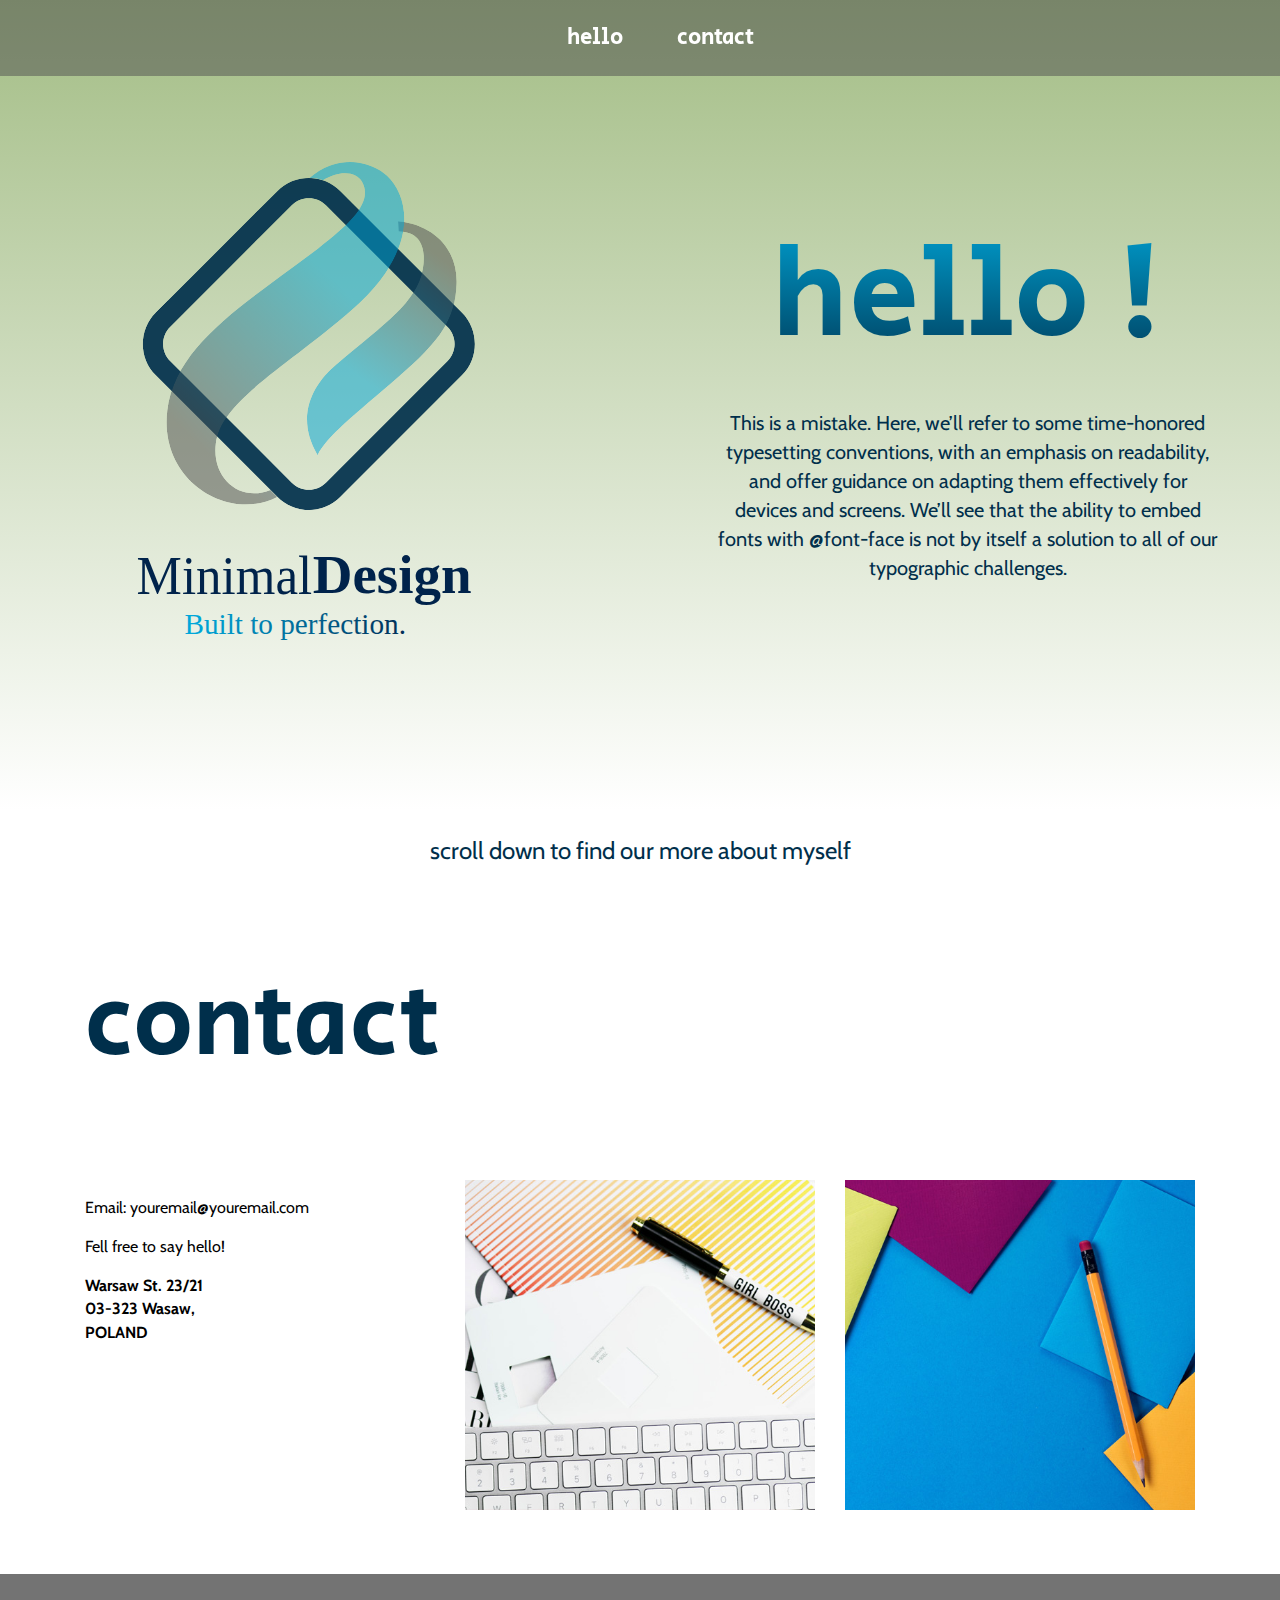
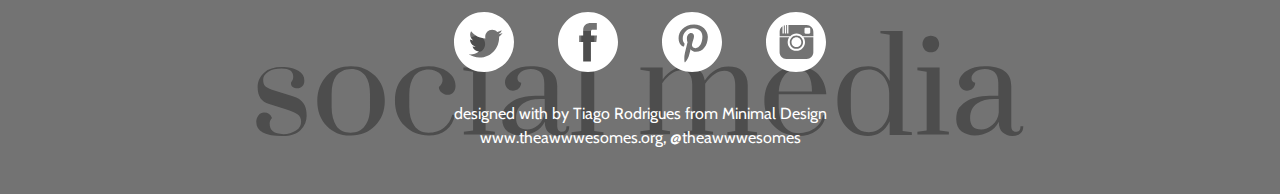
==== index.html @ 99d541ab "icon web" ====
<!DOCTYPE html>
<html>
<head>
  <meta charset="utf-8">
  <title>MinimalDesign</title>
  <meta name="viewport" content="width=device-width, initial-scale=1.0">
  <link rel="stylesheet" href="css/styles.css" type="text/css">
  <link rel="stylesheet" href="css/bootstrap-grid.css" type="text/css">
  <link href="https://fonts.googleapis.com/css2?family=Cabin:ital,wght@0,600;1,400&family=Secular+One&display=swap" rel="stylesheet">
  <link rel="icon" href="img/icon.svg">
</head>
  <body>
    <nav>
      <ul class="navigation">
        <li><a href="#hello">hello</a></li>
        <!--<li><a href="#works">works</a></li>
        <li><a href="#myteam">my team</a></li>-->
        <li><a href="#contact">contact</a></li>
      </ul>
    </nav>
    <header class="row" id="hello">
      <!-- left column -->
      <section class="col left-col">
        <div class="top-container">
          <img src="img/123.svg" alt="logo" />
        </div>
      </section>



      <!-- right column -->
      <section class="col right-col">
        <div class="top-container">
          <h1>hello !</h1>
            <p>
              This is a mistake. Here, we’ll refer to some time-honored typesetting conventions, with an emphasis on readability, and offer guidance on adapting them effectively for devices and screens. We’ll see that the ability to embed fonts with @font-face is not by itself a solution to all of our typographic challenges.
            </p>
        </div>

      </section>

    </header>
    <main class="container">
      <p class="scroll"> scroll down to find our more about myself </p>
      
      <!--works
      <section  class="works" id="works">
        <h2>works</h2>-->
        <!--first
        <div class="row no-gutters">
          <div class="col">
          <h4> branding & web</h4>
          <img src="img/pineapp.jpg" class="works-img" alt="Pineapple"/>
        </div>
        <div class="col">
          <div class="extra-gutters">
            <h3> pineapp</h3>
            <p> Period: March-Aprill 2016<br>
              Team: John (ui), Edwin (UX),<br> Jessica (Front-end)
            </p>
              <a href="">ViSIT THE WEBSITE</a>
          </div>
        </div>

        </div>-->
        <!--second
        <div class="row no-gutters">
          <div class="col">
            <div class="extra-gutters right-aligned">
              <h3> healty dining</h3>
              <p> Period: March-Aprill 2016<br>
                Team: John (ui), Edwin (UX),<br>
                Jessica (Front-end)
              </p>
              <a href="">ViSIT THE WEBSITE</a>
            </div>

          </div>
          <div class="col">
            <h4 class="right-aligned"> branding & mobile</h4>
            <img src="img\healthydining.jpg" class="works-img" alt="healthy dining"/>
          </div>

        </div>-->
        <!--thirth
        <div class="row no-gutters">
        <div class="col">
          <h4> branding & web</h4>
          <img src="img\smartcity.jpg" class="works-img" alt="Pineapple"/>
        </div>
          <div class="col">
            <div class="extra-gutters">
              <h3> pineapp</h3>
              <p> Period: March-Aprill 2016<br>
                Team: John (ui), Edwin (UX),<br> Jessica (Front-end)
              </p>
              <a href="">ViSIT THE WEBSITE</a>
            </div>
          </div>
        </div>
      </section>-->

      <!--my team
      <section  class="myteam" id="myteam">
        <h2>my team</h2>
        <div class="row">
          <div class="col-md-6">
            <img src="img/team1.jpg" class="img-margin" alt="Team picture" />
            <img src="img/team2.jpg" class="img-margin" alt="Team picture" />
          </div>
          <div class="col">
            <h3>how<br>we started</h3>
            <p>

              This is a mistake. Here, we’ll refer to some time-honored typesetting conventions, with an emphasis on readability, and offer guidance on adapting them effectively for devices and screens. We’ll see that the ability to embed fonts with @font-face is not by itself a solution to all of our typographic challenges.
              <br><br>
              This is a mistake. Here, we’ll refer to some time-honored typesetting conventions, with an emphasis on readability, and offer guidance on adapting them effectively for devices and screens. We’ll see that the ability to embed fonts with @font-face is not by itself a solution to all of our typographic challenges.
            </p>
            <ul>
              <li> Hella ennui banh</li>
              <li> Hella ennui banh</li>
              <li> Hella ennui banh</li>
            </ul>
          </div>
        </div>
      </section>-->

      <!--contact-->
      <section  class="contact" id="contact">
        <h2>contact</h2>
        <div class="row">
          <div class="col">
            <p> Email: youremail@youremail.com</p>
            <p>Fell free to say hello!</p>
            <p><strong>Warsaw St. 23/21<br>
              03-323 Wasaw,<br>
              POLAND</strong>
            </p>
          </div>
          <div class="col">
            <img src="img/contact1.jpg" alt=""/>
          </div>
          <div class="col">
            <img src="img/contact2.jpg" alt=""/>
          </div>
        </div
      </section>
    </main>
    <footer>
      <div class="container">
        <div class="social-icon-container">
        <a href=""><img src="img/twitter.svg" class="social-icon" alt="Twitter Icon"/></a>
        <a href=""><img src="img/facebook.svg" class="social-icon" alt="Facebook Icon"/></a>
        <a href=""><img src="img/pinterest.svg" class="social-icon" alt="Pinterest Icon"/></a>
        <a href=""><img src="img/instagram.svg" class="social-icon" alt="Instagram Icon"/></a>
        </div>
      <p>designed with  by Tiago Rodrigues from Minimal Design<br>
        www.theawwwesomes.org, @theawwwesomes</p>
      </div>
    </footer>

  </body>
</html>
---- css/styles.css ----
html{
  height: 100%;
}

nav {
  position: fixed;
  z-index: 2;
  left: 0;
  right: 0;
  font-family: 'Secular One', sans-serif;
  font-size: 22px;
  background-color: rgba(78,78,78,0.5);
}

h1, h2, h3, h4, h5 {
  font-family: 'Secular One', sans-serif;
  font-weight: normal;
}

h1{
  font-size: 125px;
  margin: 0;
}

h2 {
  font-size: 100px;
}


.works h2 {
  color: #244441;
  padding: 80px 0px;

}

.myteam h2 {
  color: #003170;
  padding: 80px 0px;
}

.img-margin{
  margin-bottom: 40px;

}

.contact h2 {
  color: #002f4b;
}

h3 {
  font-size: 50px;
}

.works h3 {
  color: #16736e;
}

.myteam h3 {
  color: #306fbf;
  margin: 0 0 70px 0;
  line-height: 100%;

}

.navigation{
  text-align: center;
}

.navigation li {
  display: inline-block;
  margin: 0 25px;
}

.navigation li a {
  color: #fff;
  text-decoration: none;
}

.myteam p {
  text-align: justify;
}

h4 {
  font-size: 32px;
  color: #16736e;
  background-color: #73e3dd;
  display: inline-block;
  margin: 0;
  padding: 4px;

}

.works a {
  letter-spacing: 2px;
  color: #2ce6dc;
  font-size: 18px;
  text-decoration: none;
  font-weight: bold;
}

p {
  line-height: 145%;
}



body {
    margin: 0;
    padding: 0;
    font-family: 'Cabin', sans-serif;
}

.left-col, .right-col {
    color: #002f4b;
    text-align: center;
    height: 90vh;
    display: flex;
    justify-content: center;
    align-items: center;
    background: rgb(255,255,255);
    background: linear-gradient(0deg, rgba(255,255,255,1) 0%, rgba(163,189,133,1) 100%);
}

.right-col h1{
    background: -webkit-linear-gradient(90deg, rgba(0,47,75,1) 0%, rgba(0,167,217,1) 100%);
    -webkit-background-clip: text;
    -webkit-text-fill-color: transparent;
}

.right-col p {
  font-size: 20px;
}
.left-col {

}

.top-container {
  width: 500px;
  margin: 0 auto;

}

.scroll {
  text-align: center;
  color: #002f4b;
  font-size: 24px;
}

.works {
  color: #16736e;
}

.works-img {
  position: relative;
  width: 100%;
}

.works h4 {
  position: absolute;
  z-index: 1;
  top: -25px;
}

.works h4.right-aligned {
  right: 0;
}

.extra-gutters {
  padding: 0 60px;
}

.right-aligned {
  text-align: right;
}

img{
  max-width: 100%;
}
footer{
  background-color: #737373;
  min-height: 220px;
  background-image: url('../img/socialmedia.svg');
  background-repeat: no-repeat;
  background-size: 60%;
  background-position: center;
  color: #fff;
  text-align: center;
  display: flex;
  justify-content: center;
  align-items: center;
  margin-top: 60px;
}
.social-icon{
  height: 60px;
  margin: 10px 20px;
}
.social-icon-container{
  text-align: center;
}
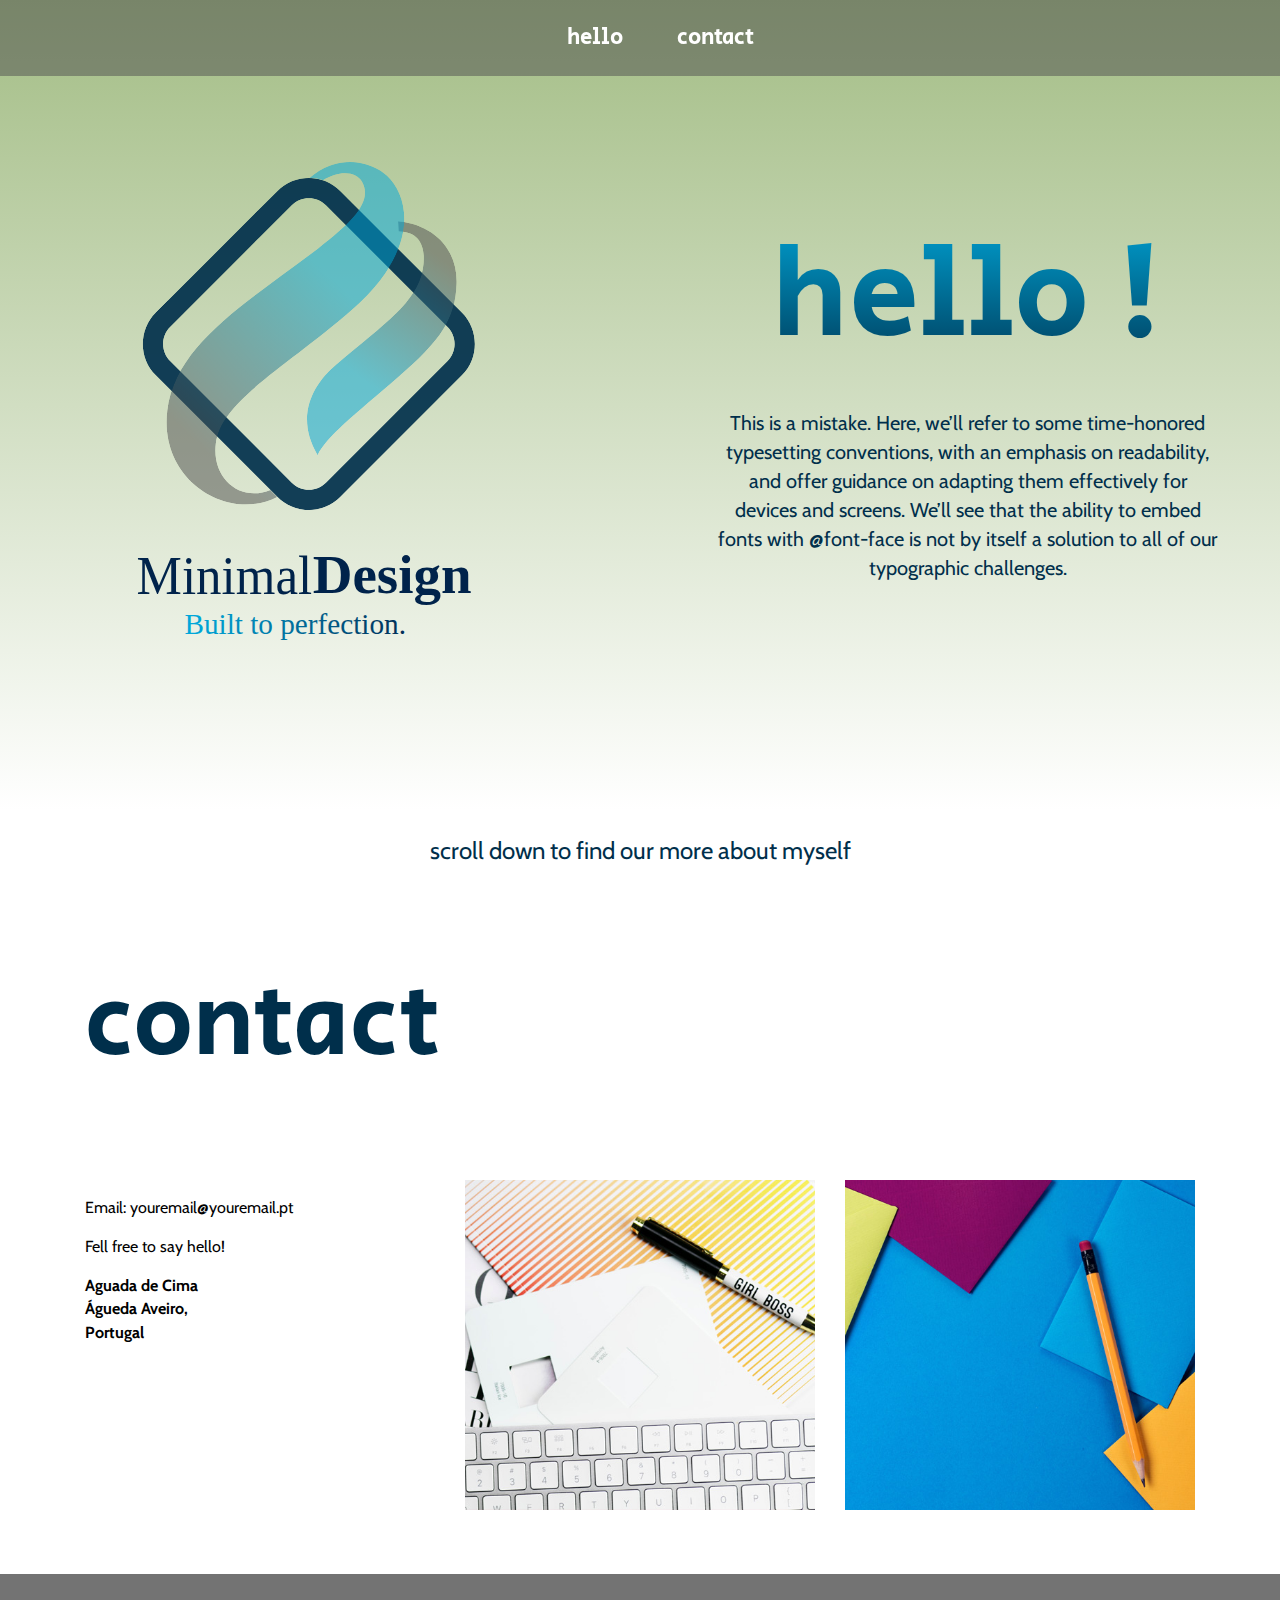
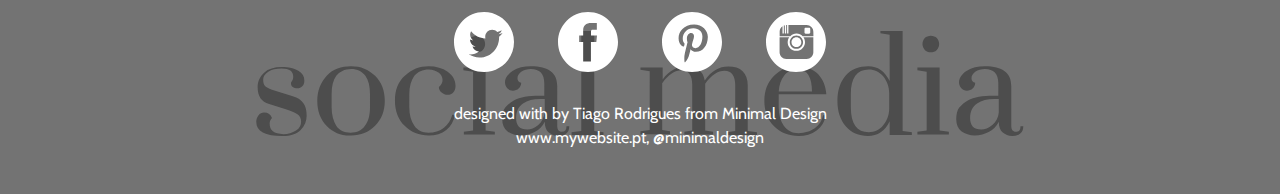
==== commit d5669ef7: "update contact" ====
--- a/index.html
+++ b/index.html
@@ -130,11 +130,11 @@
         <h2>contact</h2>
         <div class="row">
           <div class="col">
-            <p> Email: youremail@youremail.com</p>
+            <p> Email: youremail@youremail.pt</p>
             <p>Fell free to say hello!</p>
-            <p><strong>Warsaw St. 23/21<br>
-              03-323 Wasaw,<br>
-              POLAND</strong>
+            <p><strong>Aguada de Cima<br>
+              Águeda Aveiro,<br>
+              Portugal</strong>
             </p>
           </div>
           <div class="col">
@@ -155,7 +155,7 @@
         <a href=""><img src="img/instagram.svg" class="social-icon" alt="Instagram Icon"/></a>
         </div>
       <p>designed with  by Tiago Rodrigues from Minimal Design<br>
-        www.theawwwesomes.org, @theawwwesomes</p>
+        www.mywebsite.pt, @minimaldesign</p>
       </div>
     </footer>
 
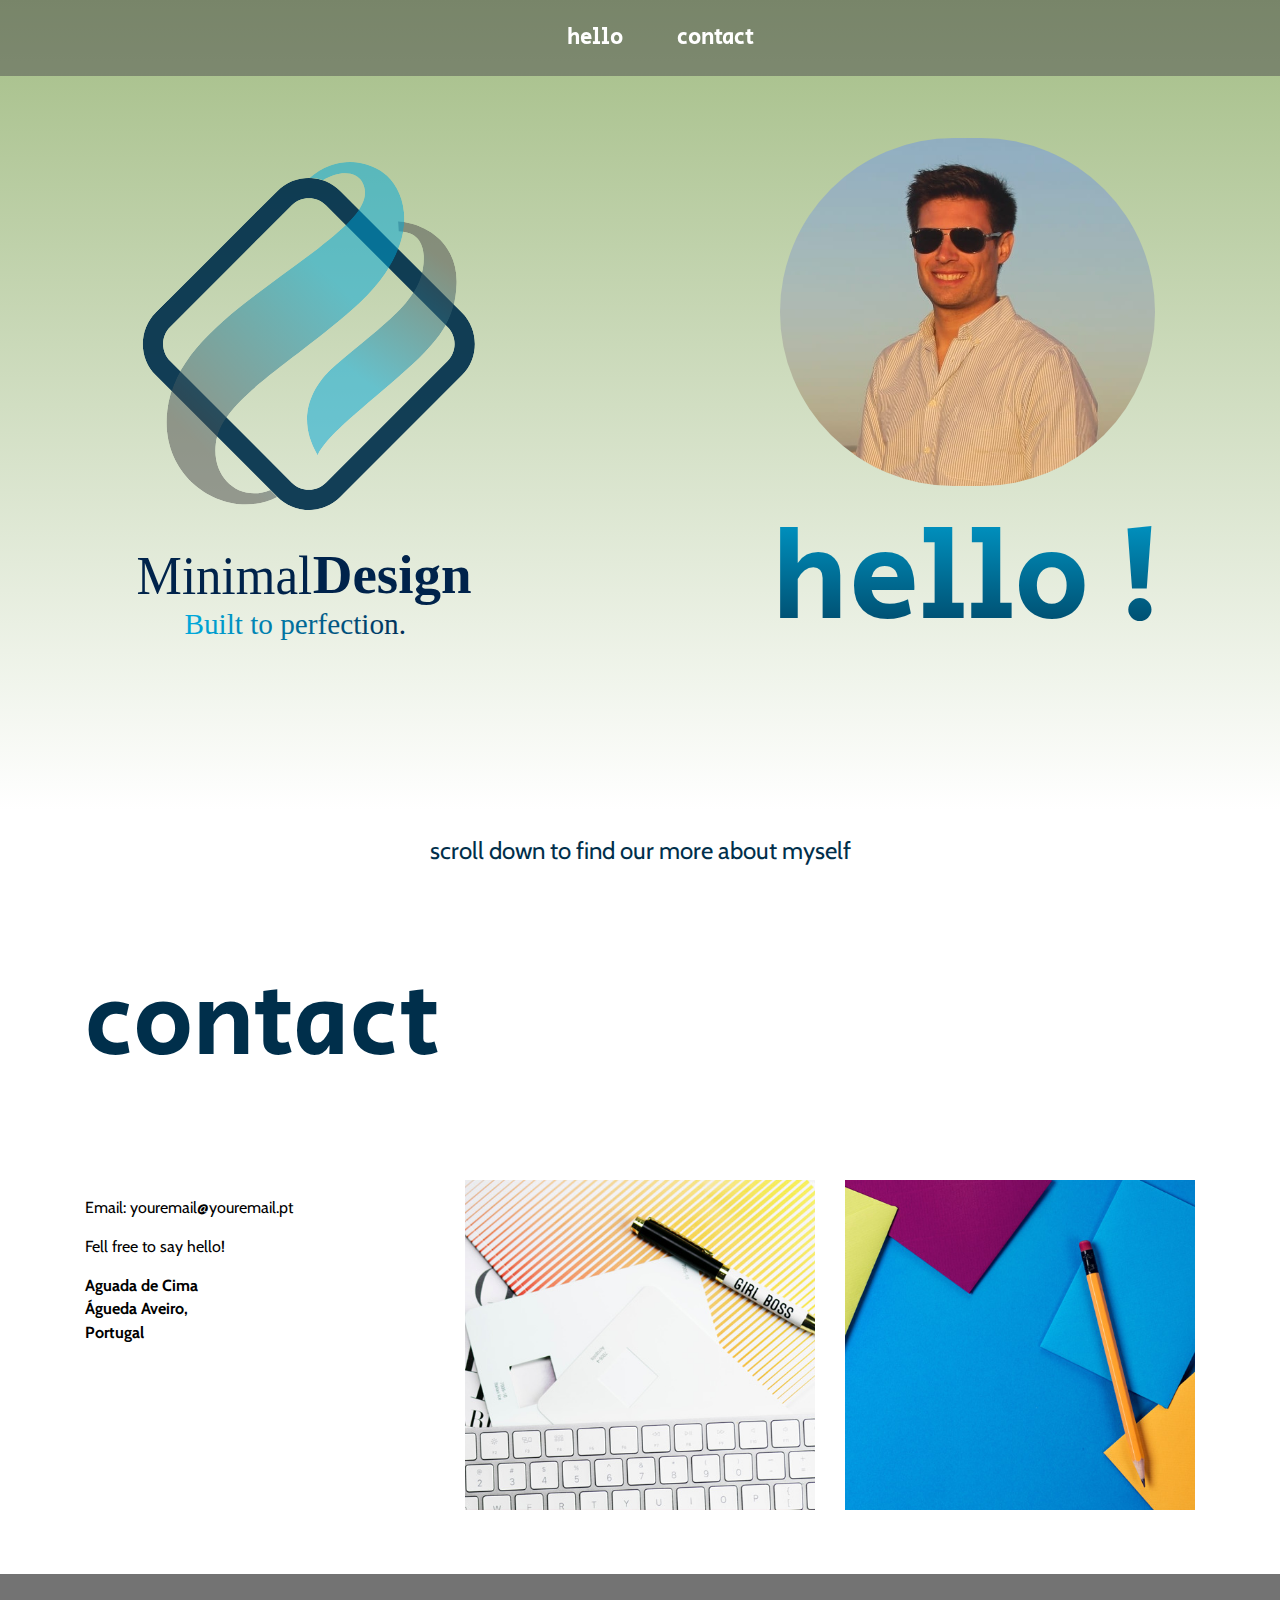
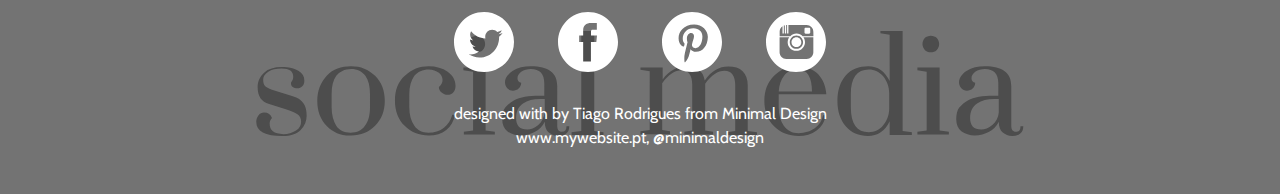
==== commit be2d5d6d: "Changes portrait" ====
--- a/index.html
+++ b/index.html
@@ -31,10 +31,11 @@
       <!-- right column -->
       <section class="col right-col">
         <div class="top-container">
+          <img src="img/desenho.jpg" alt="protrait">
           <h1>hello !</h1>
-            <p>
+            <!--<p>
               This is a mistake. Here, we’ll refer to some time-honored typesetting conventions, with an emphasis on readability, and offer guidance on adapting them effectively for devices and screens. We’ll see that the ability to embed fonts with @font-face is not by itself a solution to all of our typographic challenges.
-            </p>
+            </p>-->
         </div>
 
       </section>
--- a/css/styles.css
+++ b/css/styles.css
@@ -1,5 +1,6 @@
 html{
   height: 100%;
+  background-color: white;
 }
 
 nav {
@@ -130,6 +131,14 @@
 .right-col p {
   font-size: 20px;
 }
+
+.right-col img {
+    border-radius: 1000px;
+    /*width: 800px;*/
+    max-width: 50%;
+    margin: 0;
+    max-width: 75%;
+}
 .left-col {
 
 }
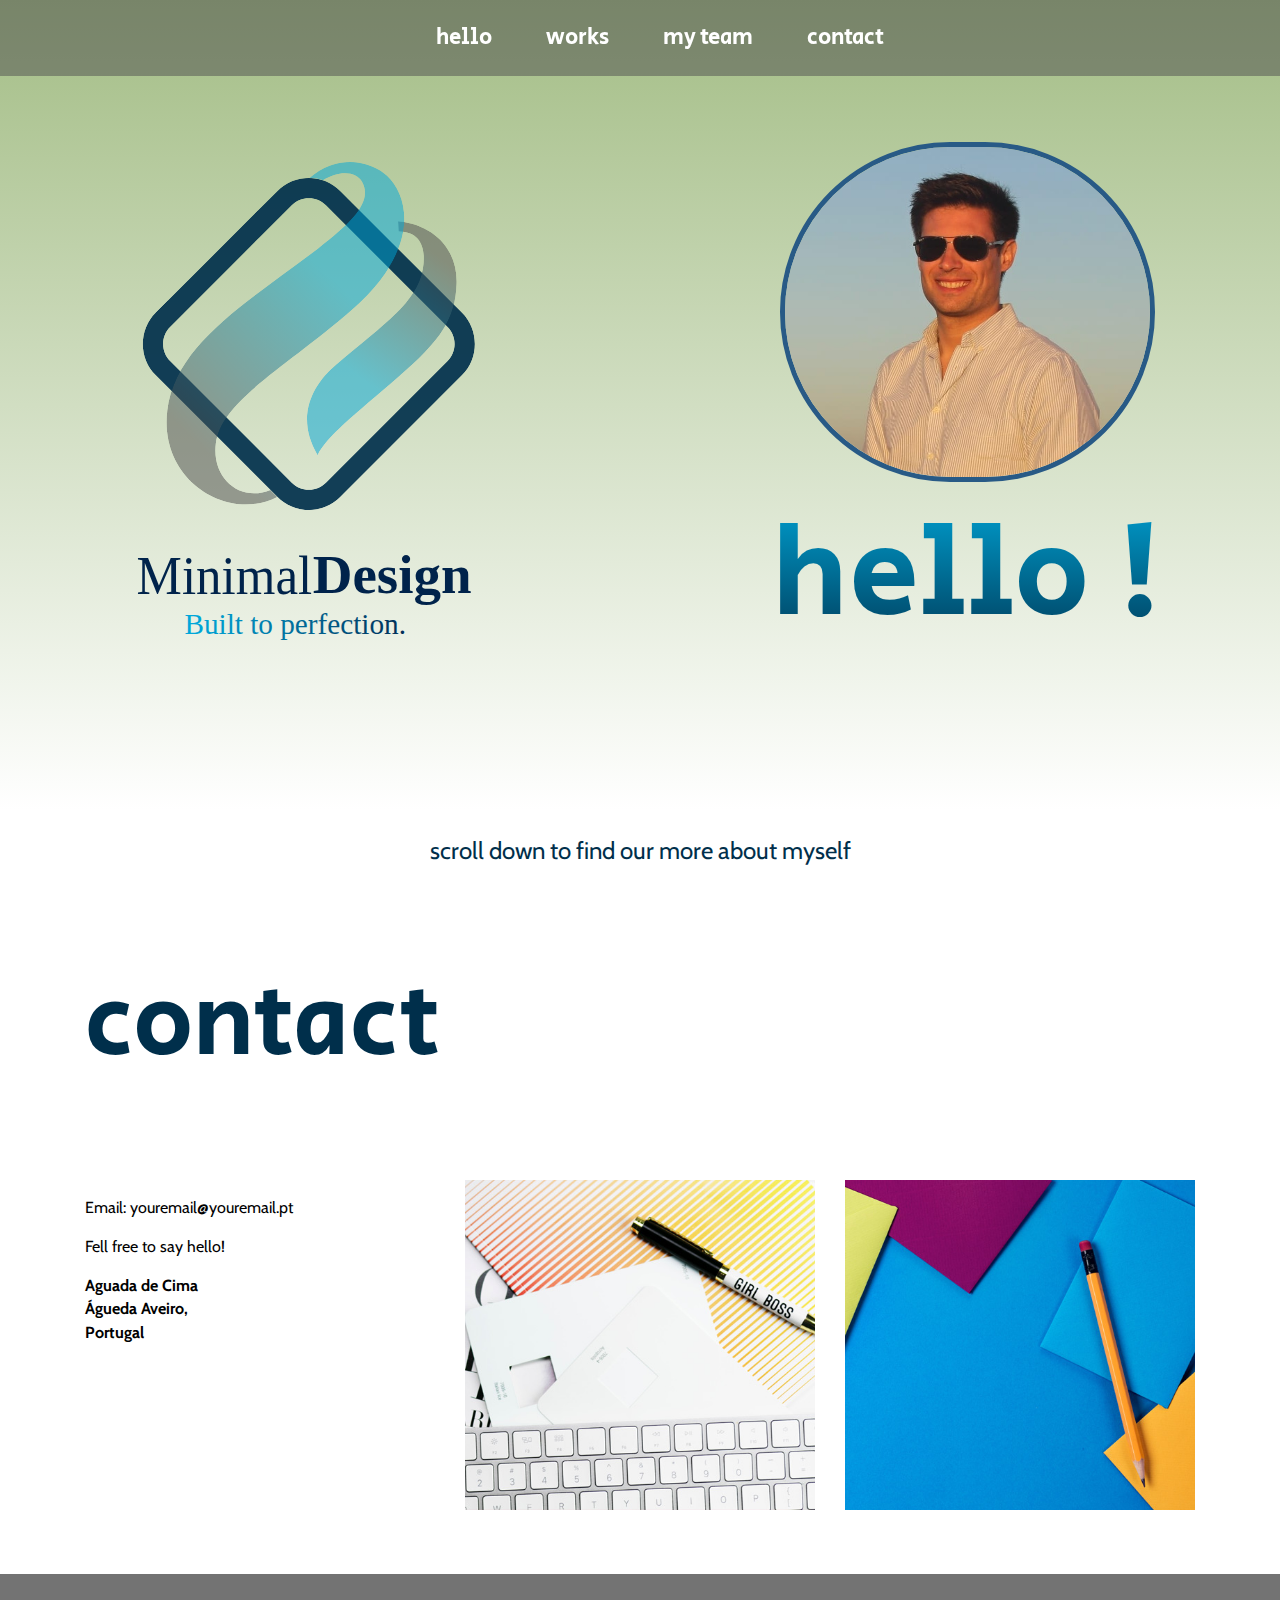
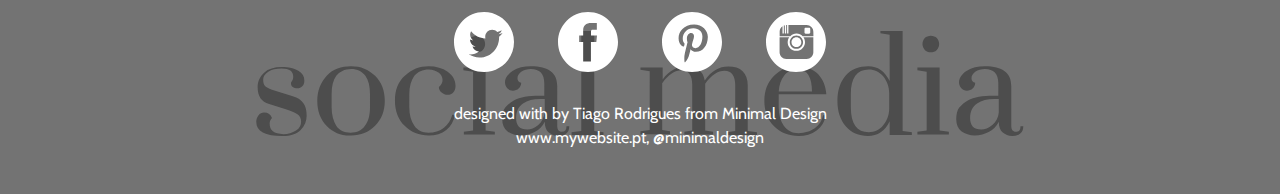
==== commit 75224b6b: "menu" ====
--- a/index.html
+++ b/index.html
@@ -13,8 +13,8 @@
     <nav>
       <ul class="navigation">
         <li><a href="#hello">hello</a></li>
-        <!--<li><a href="#works">works</a></li>
-        <li><a href="#myteam">my team</a></li>-->
+        <li><a href="#works">works</a></li>
+        <li><a href="#myteam">my team</a></li>
         <li><a href="#contact">contact</a></li>
       </ul>
     </nav>
--- a/css/styles.css
+++ b/css/styles.css
@@ -11,6 +11,7 @@
   font-family: 'Secular One', sans-serif;
   font-size: 22px;
   background-color: rgba(78,78,78,0.5);
+  
 }
 
 h1, h2, h3, h4, h5 {
@@ -116,7 +117,6 @@
     text-align: center;
     height: 90vh;
     display: flex;
-    justify-content: center;
     align-items: center;
     background: rgb(255,255,255);
     background: linear-gradient(0deg, rgba(255,255,255,1) 0%, rgba(163,189,133,1) 100%);
@@ -134,12 +134,16 @@
 
 .right-col img {
     border-radius: 1000px;
-    /*width: 800px;*/
-    max-width: 50%;
+    /*width: 450px;*/
     margin: 0;
     max-width: 75%;
+    border: 5px solid #285a86;
 }
 .left-col {
+
+}
+
+.right-col{
 
 }
 
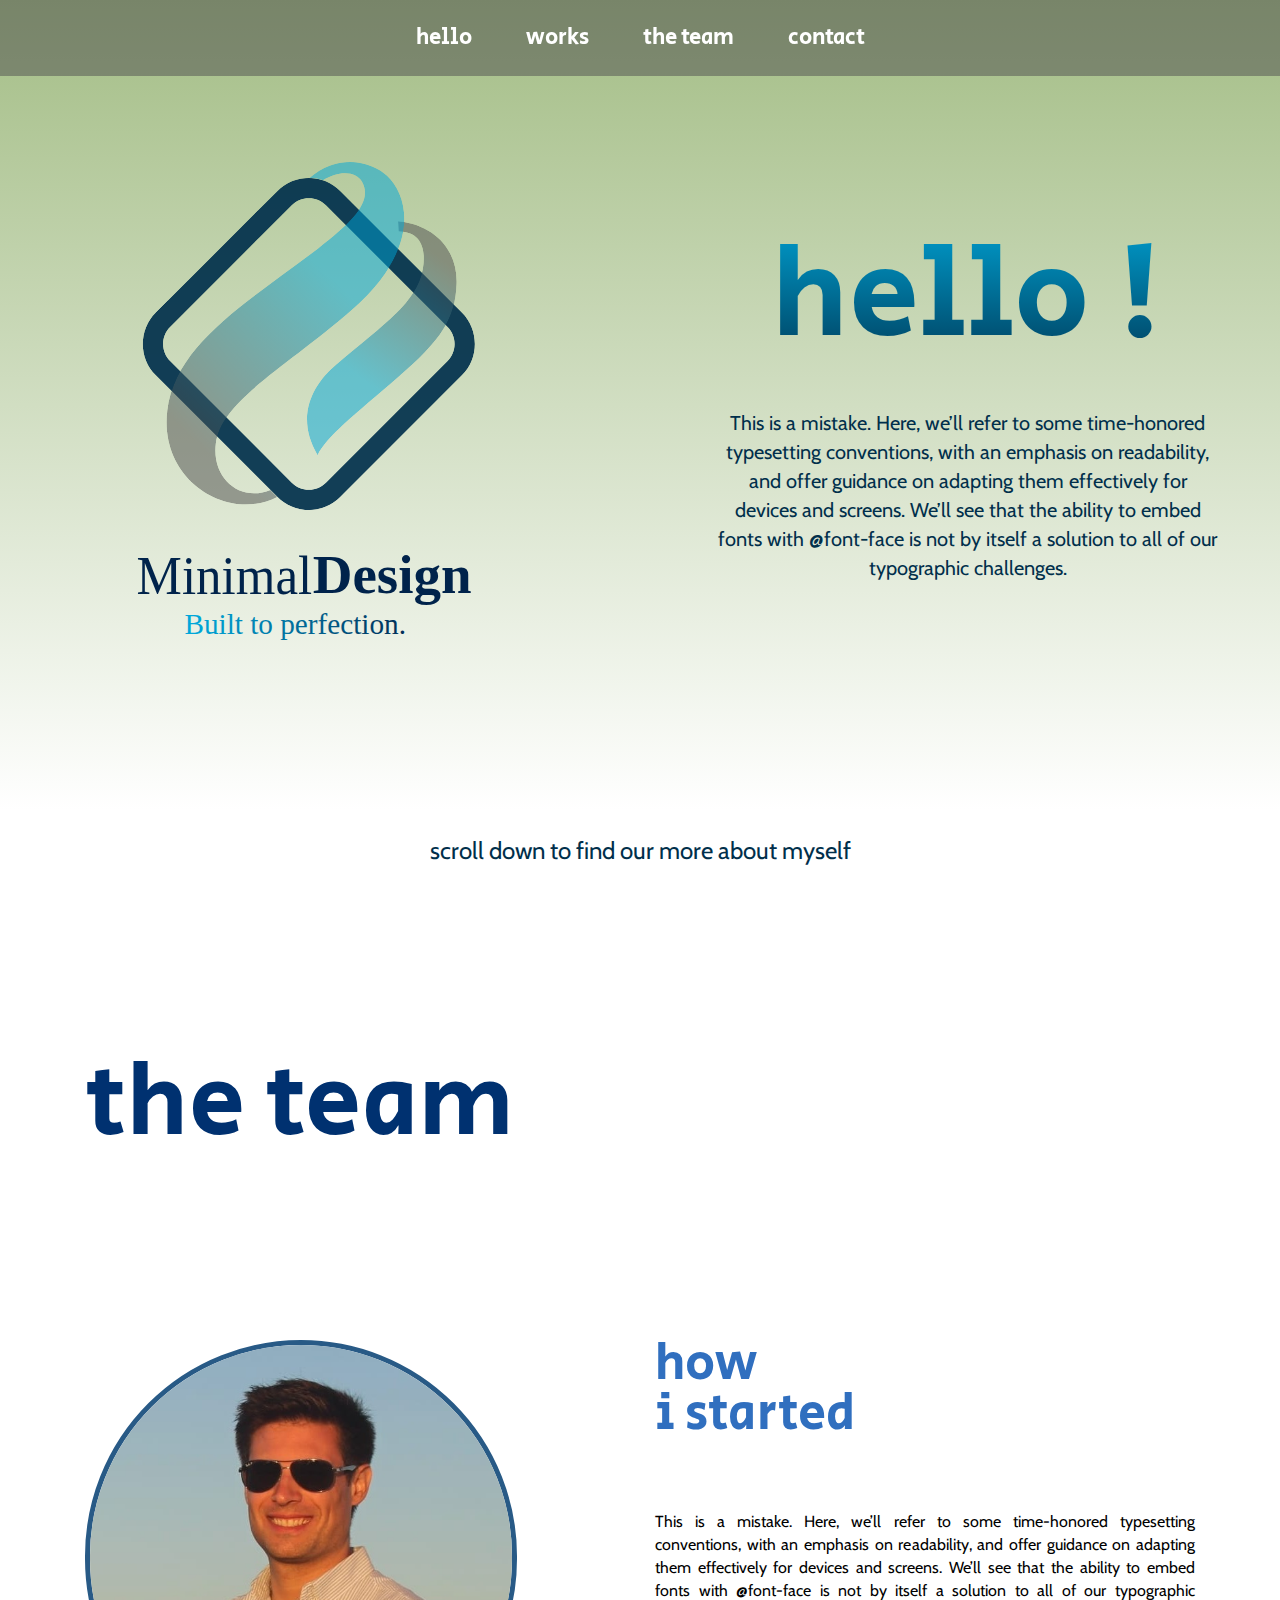
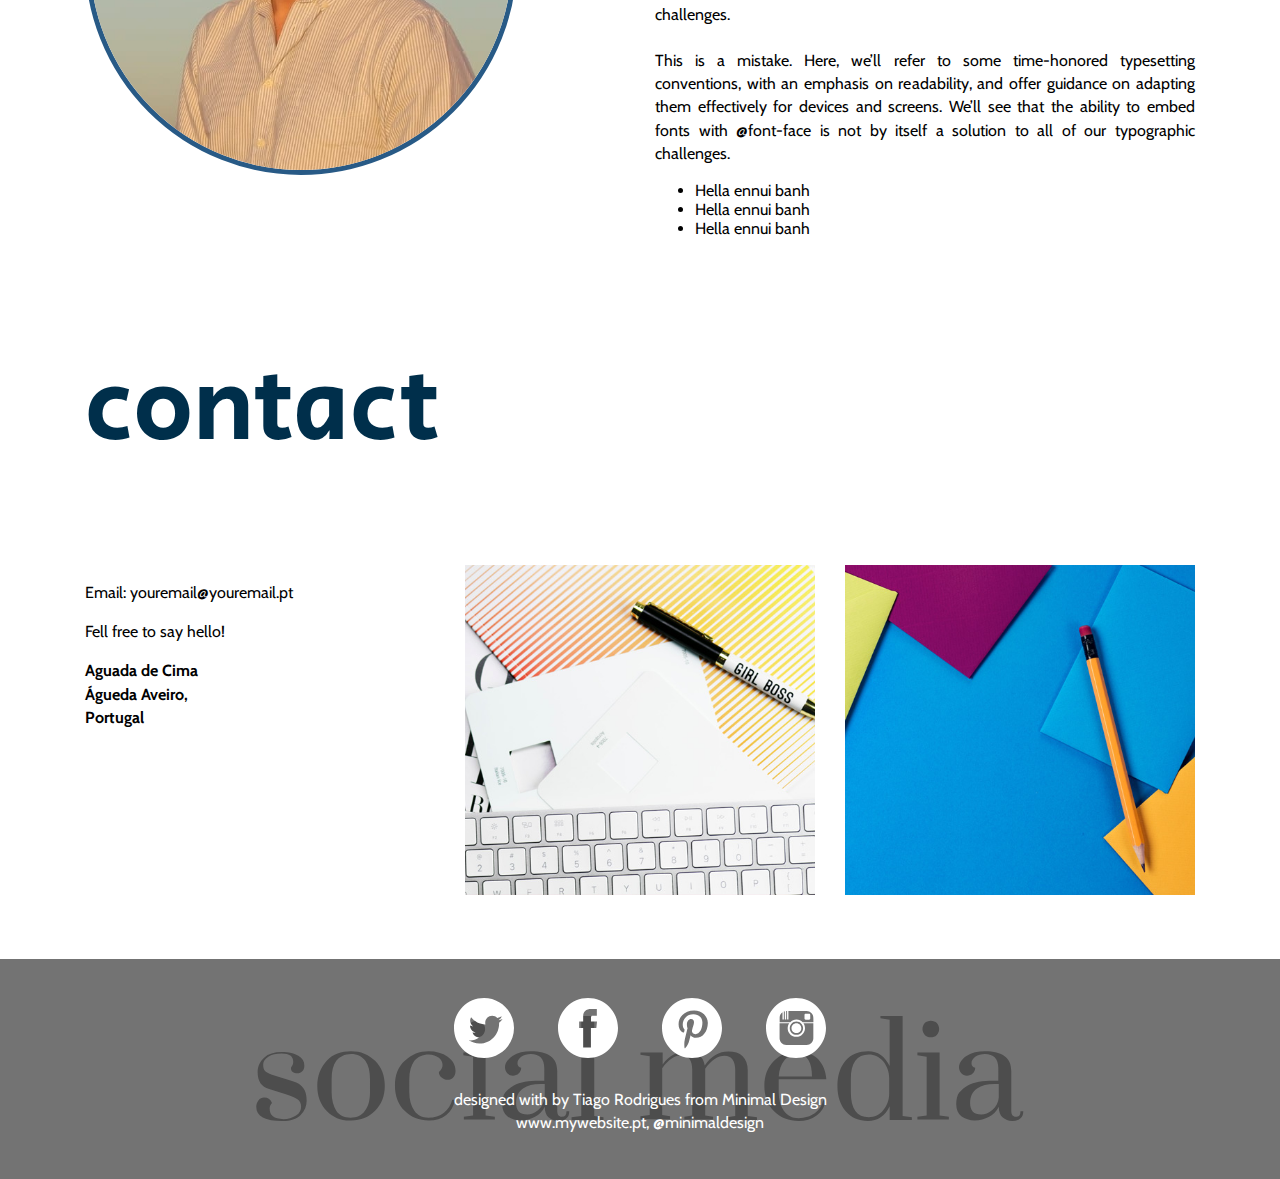
==== commit 7bc60a80: "changing portrait to team" ====
--- a/index.html
+++ b/index.html
@@ -14,7 +14,7 @@
       <ul class="navigation">
         <li><a href="#hello">hello</a></li>
         <li><a href="#works">works</a></li>
-        <li><a href="#myteam">my team</a></li>
+        <li><a href="#myteam">the team</a></li>
         <li><a href="#contact">contact</a></li>
       </ul>
     </nav>
@@ -31,11 +31,10 @@
       <!-- right column -->
       <section class="col right-col">
         <div class="top-container">
-          <img src="img/desenho.jpg" alt="protrait">
           <h1>hello !</h1>
-            <!--<p>
+            <p>
               This is a mistake. Here, we’ll refer to some time-honored typesetting conventions, with an emphasis on readability, and offer guidance on adapting them effectively for devices and screens. We’ll see that the ability to embed fonts with @font-face is not by itself a solution to all of our typographic challenges.
-            </p>-->
+            </p>
         </div>
 
       </section>
@@ -101,16 +100,15 @@
         </div>
       </section>-->
 
-      <!--my team
+      
       <section  class="myteam" id="myteam">
-        <h2>my team</h2>
+        <h2>the team</h2>
         <div class="row">
           <div class="col-md-6">
-            <img src="img/team1.jpg" class="img-margin" alt="Team picture" />
-            <img src="img/team2.jpg" class="img-margin" alt="Team picture" />
+            <img src="img/desenho.jpg" alt="protrait">
           </div>
           <div class="col">
-            <h3>how<br>we started</h3>
+            <h3>how<br>i started</h3>
             <p>
 
               This is a mistake. Here, we’ll refer to some time-honored typesetting conventions, with an emphasis on readability, and offer guidance on adapting them effectively for devices and screens. We’ll see that the ability to embed fonts with @font-face is not by itself a solution to all of our typographic challenges.
@@ -124,7 +122,7 @@
             </ul>
           </div>
         </div>
-      </section>-->
+      </section>
 
       <!--contact-->
       <section  class="contact" id="contact">
--- a/css/styles.css
+++ b/css/styles.css
@@ -11,7 +11,7 @@
   font-family: 'Secular One', sans-serif;
   font-size: 22px;
   background-color: rgba(78,78,78,0.5);
-  
+
 }
 
 h1, h2, h3, h4, h5 {
@@ -66,6 +66,7 @@
 
 .navigation{
   text-align: center;
+  padding: 0 0;
 }
 
 .navigation li {
@@ -80,6 +81,14 @@
 
 .myteam p {
   text-align: justify;
+}
+
+.myteam img {
+  border-radius: 1000px;
+    /*width: 450px;*/
+    margin: 0;
+    max-width: 80%;
+    border: 5px solid #285a86;
 }
 
 h4 {
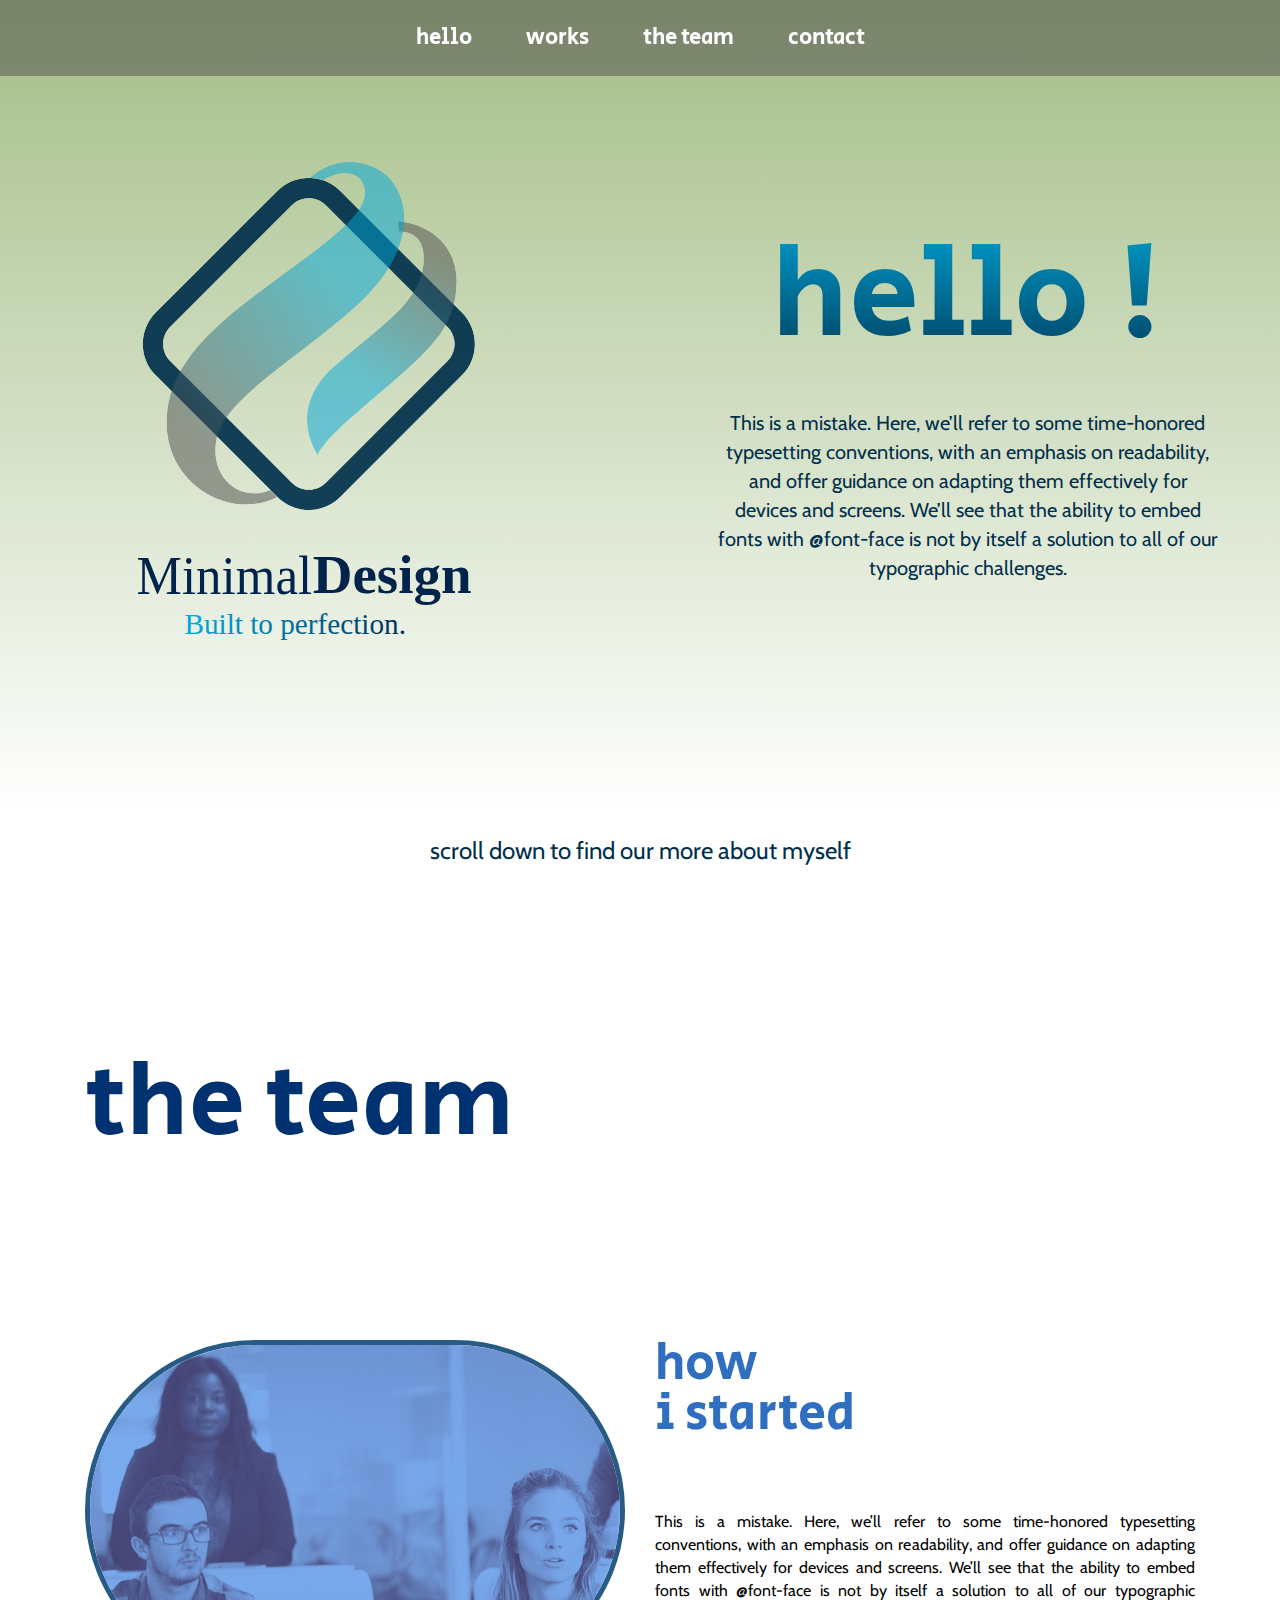
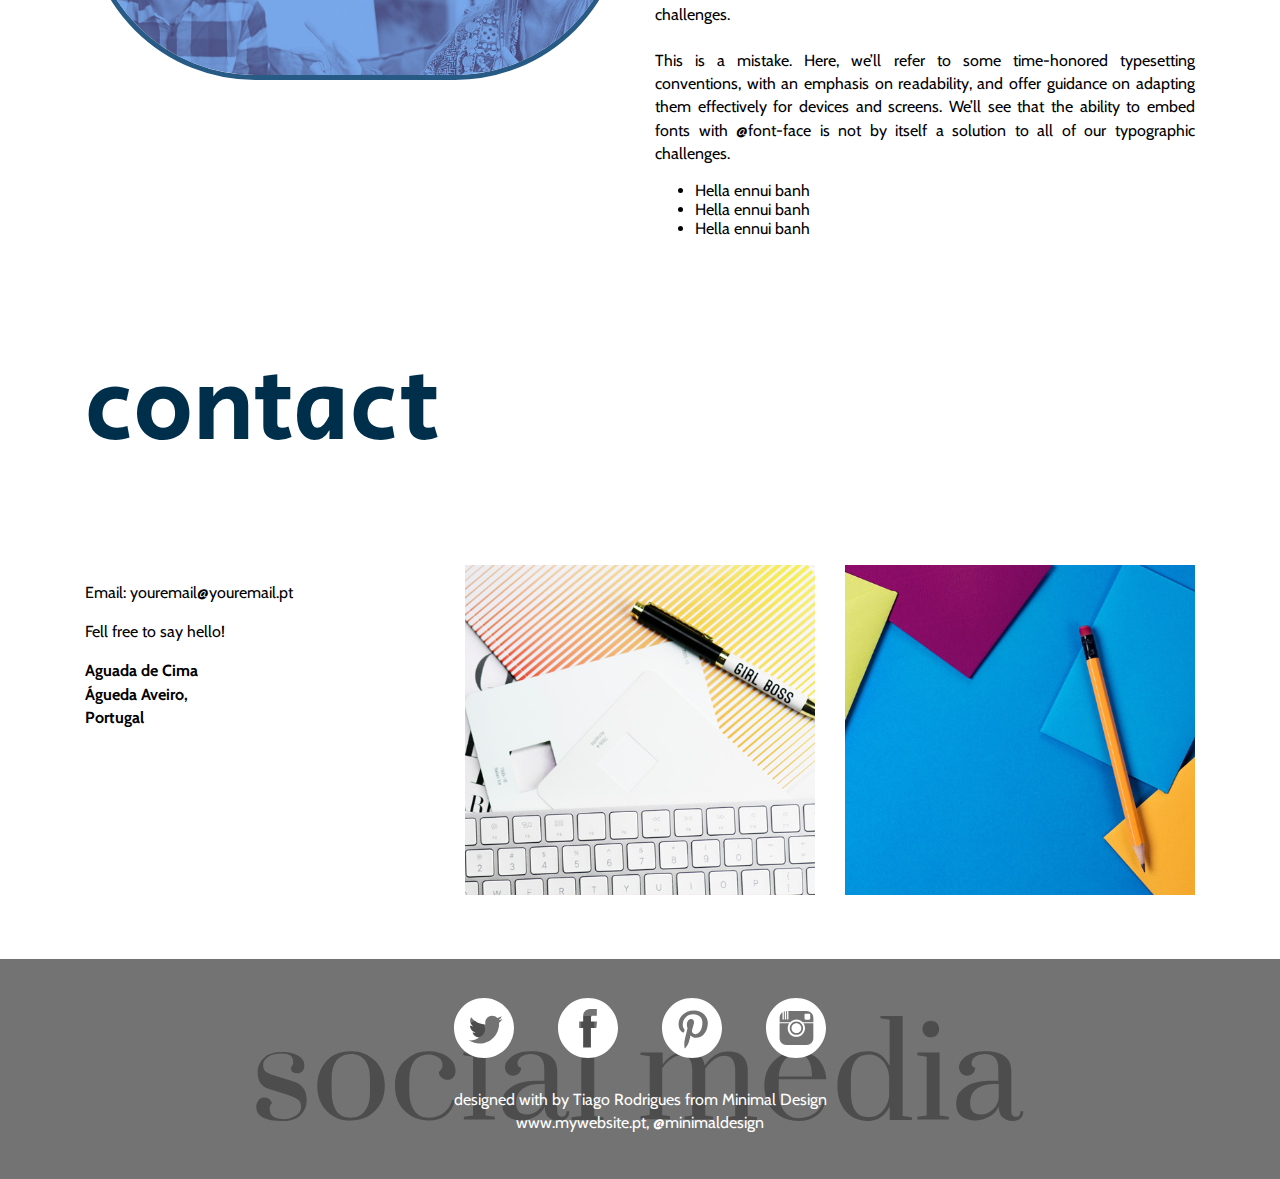
==== commit 34fff8fd: "my team img change" ====
--- a/index.html
+++ b/index.html
@@ -105,7 +105,7 @@
         <h2>the team</h2>
         <div class="row">
           <div class="col-md-6">
-            <img src="img/desenho.jpg" alt="protrait">
+            <img src="img/team1.jpg" alt="protrait">
           </div>
           <div class="col">
             <h3>how<br>i started</h3>
--- a/css/styles.css
+++ b/css/styles.css
@@ -84,10 +84,9 @@
 }
 
 .myteam img {
-  border-radius: 1000px;
-    /*width: 450px;*/
+  border-radius: 2000px;
+    width: 1000px;
     margin: 0;
-    max-width: 80%;
     border: 5px solid #285a86;
 }
 
@@ -142,8 +141,8 @@
 }
 
 .right-col img {
-    border-radius: 1000px;
-    /*width: 450px;*/
+    border-radius: 300px;
+    width: 100px;
     margin: 0;
     max-width: 75%;
     border: 5px solid #285a86;
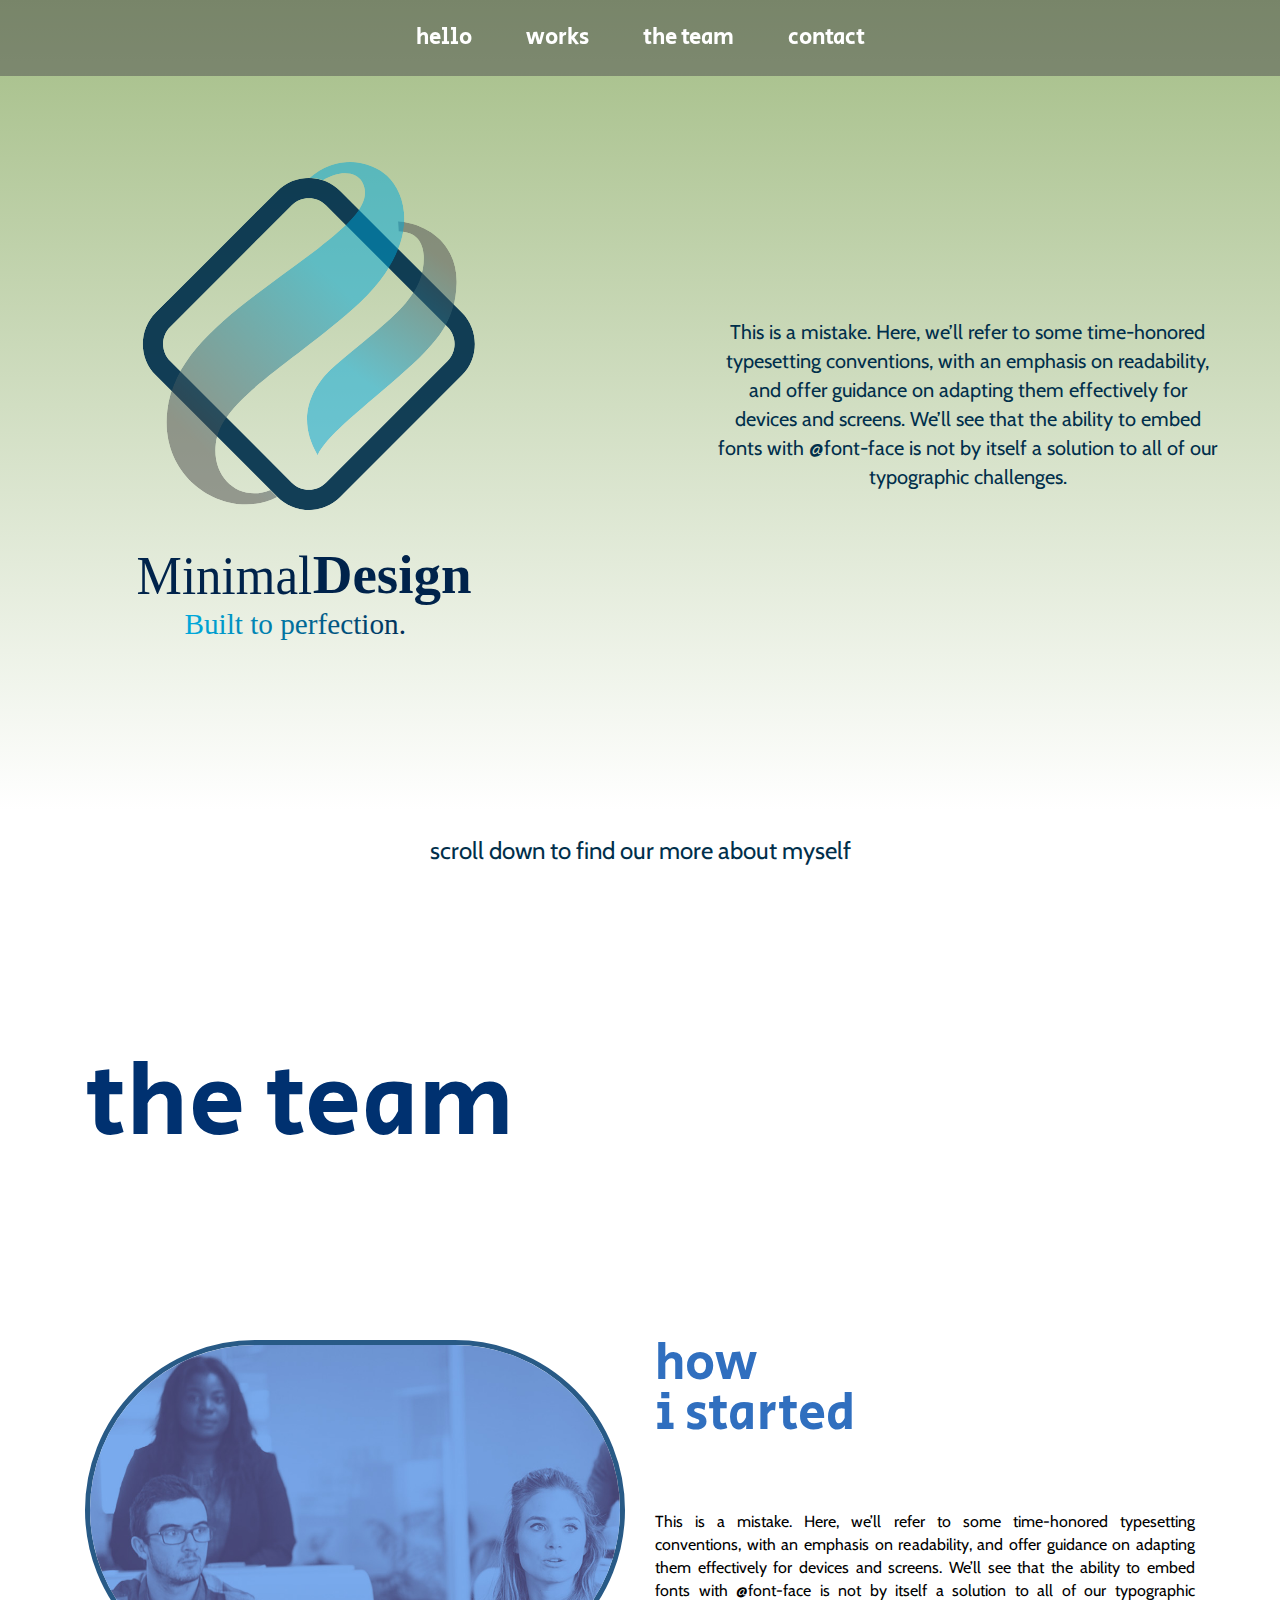
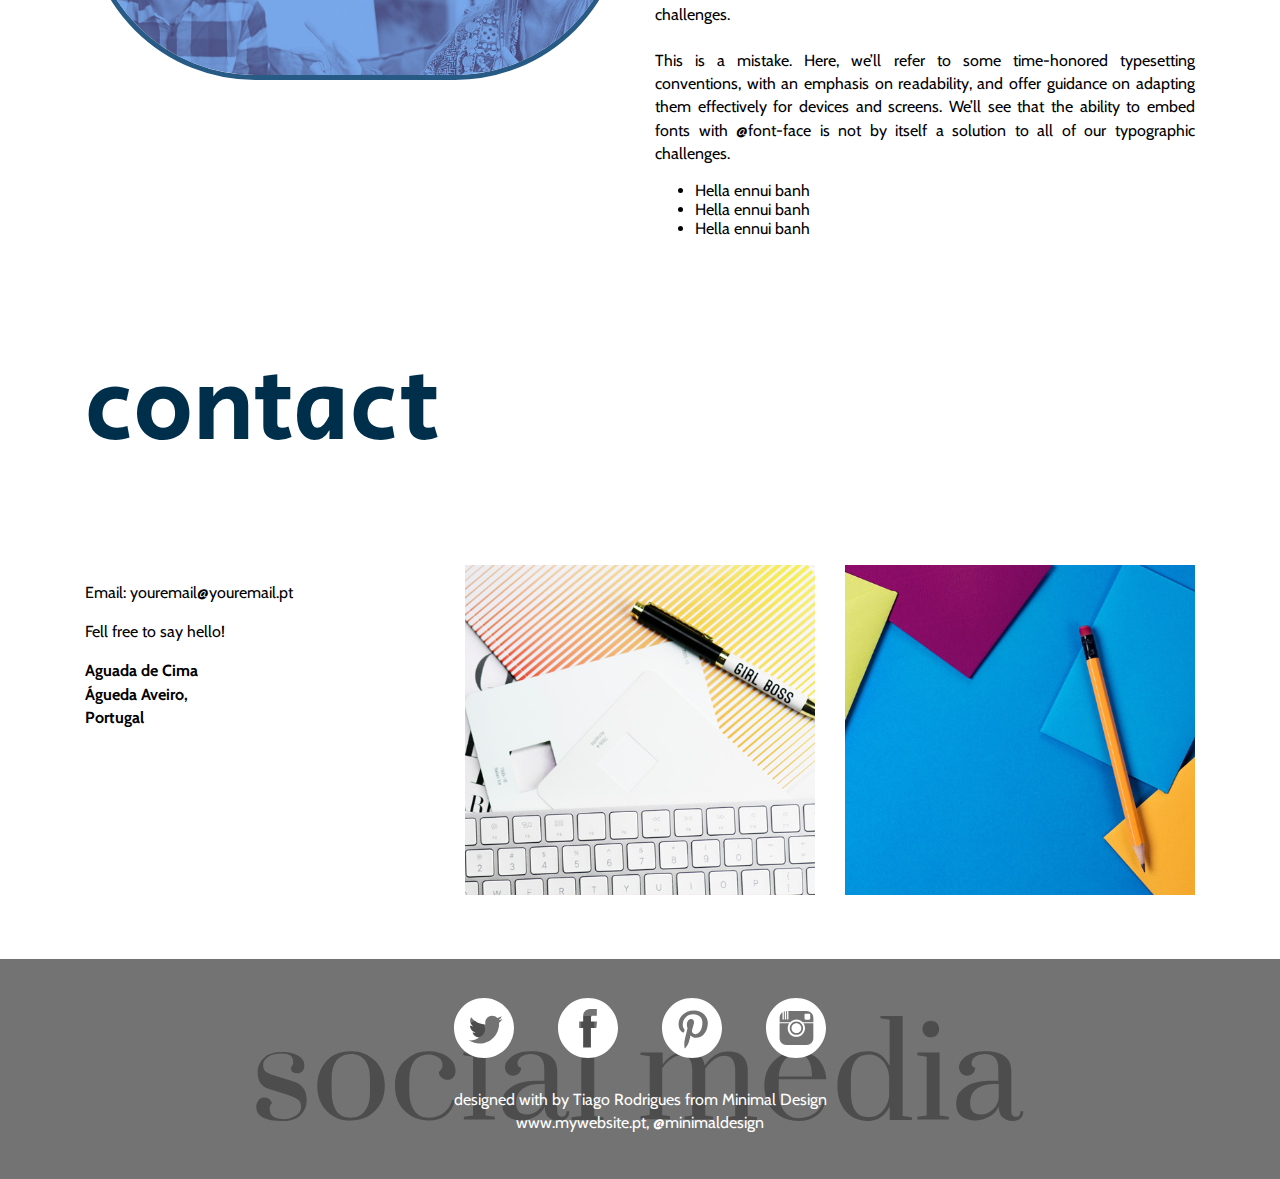
==== commit 0fd4adbc: "Update index.html" ====
--- a/index.html
+++ b/index.html
@@ -31,7 +31,7 @@
       <!-- right column -->
       <section class="col right-col">
         <div class="top-container">
-          <h1>hello !</h1>
+          <!--<h1>hello !</h1>-->
             <p>
               This is a mistake. Here, we’ll refer to some time-honored typesetting conventions, with an emphasis on readability, and offer guidance on adapting them effectively for devices and screens. We’ll see that the ability to embed fonts with @font-face is not by itself a solution to all of our typographic challenges.
             </p>
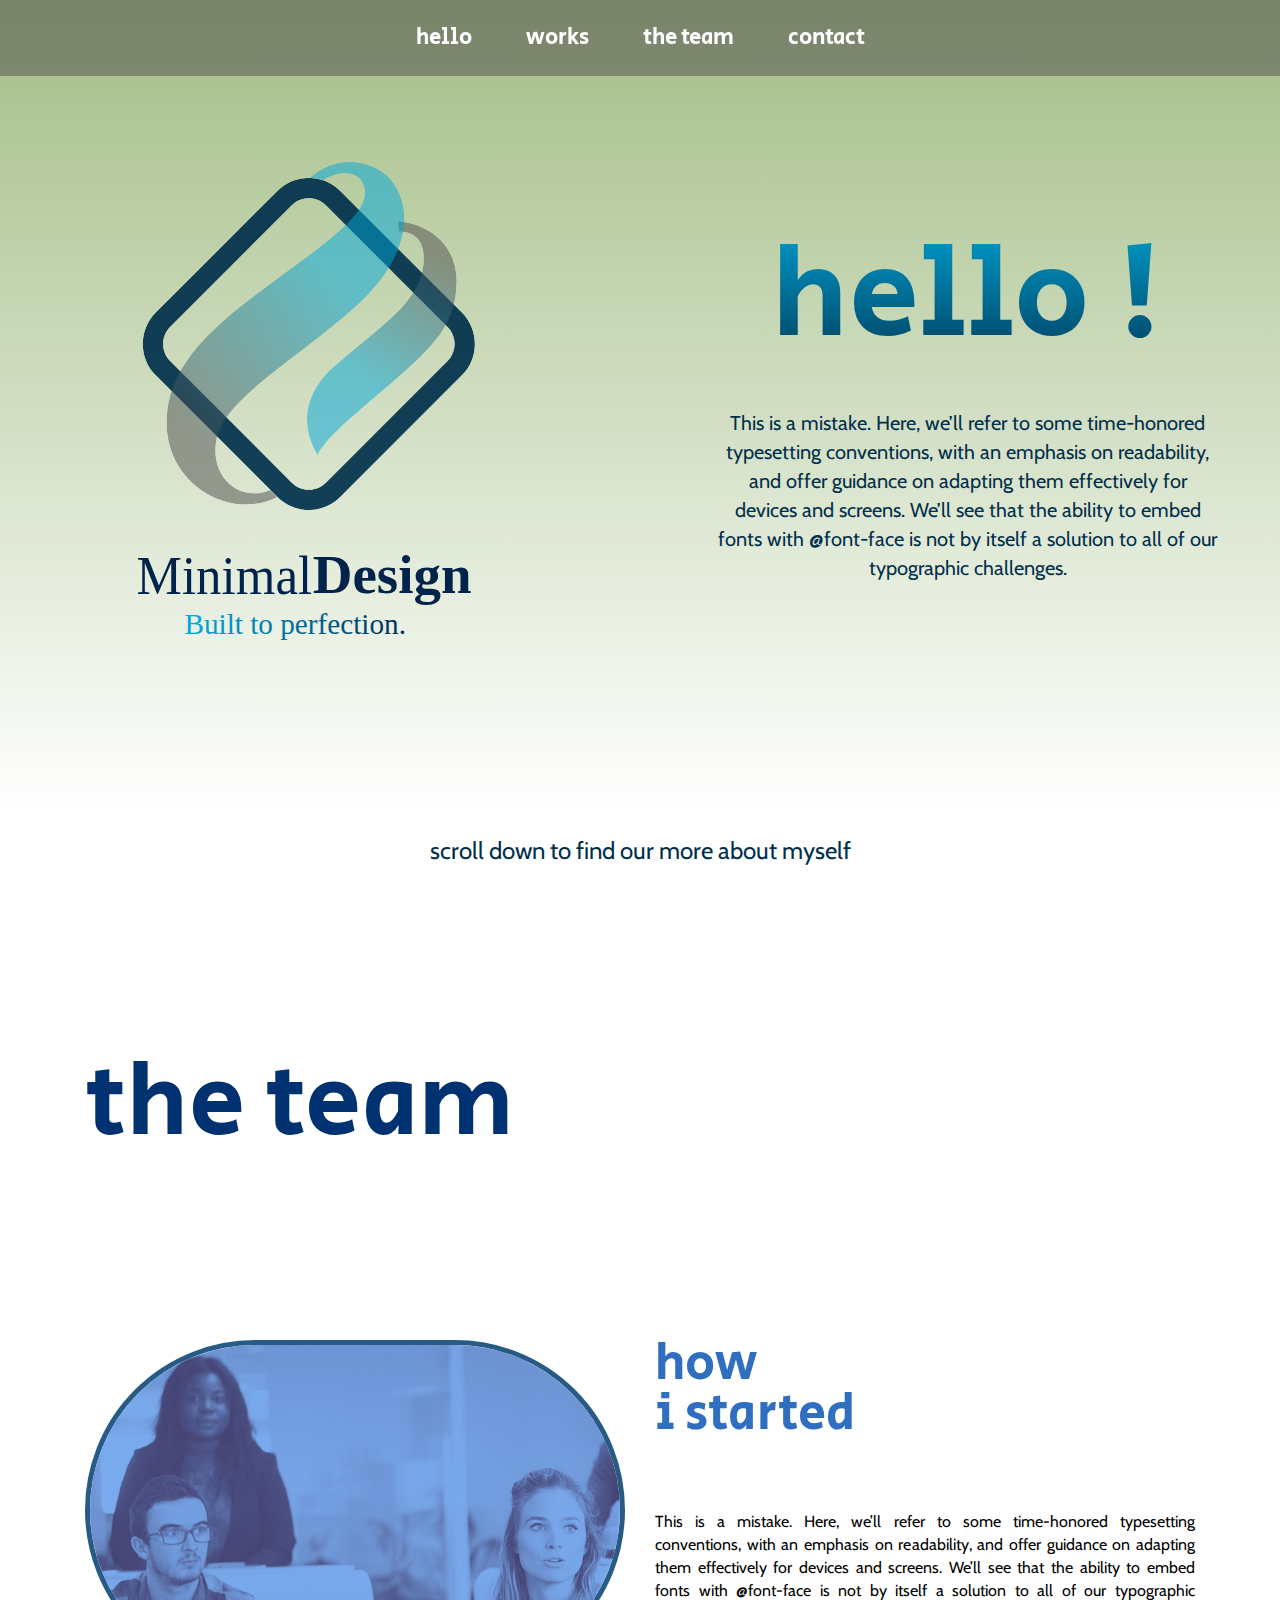
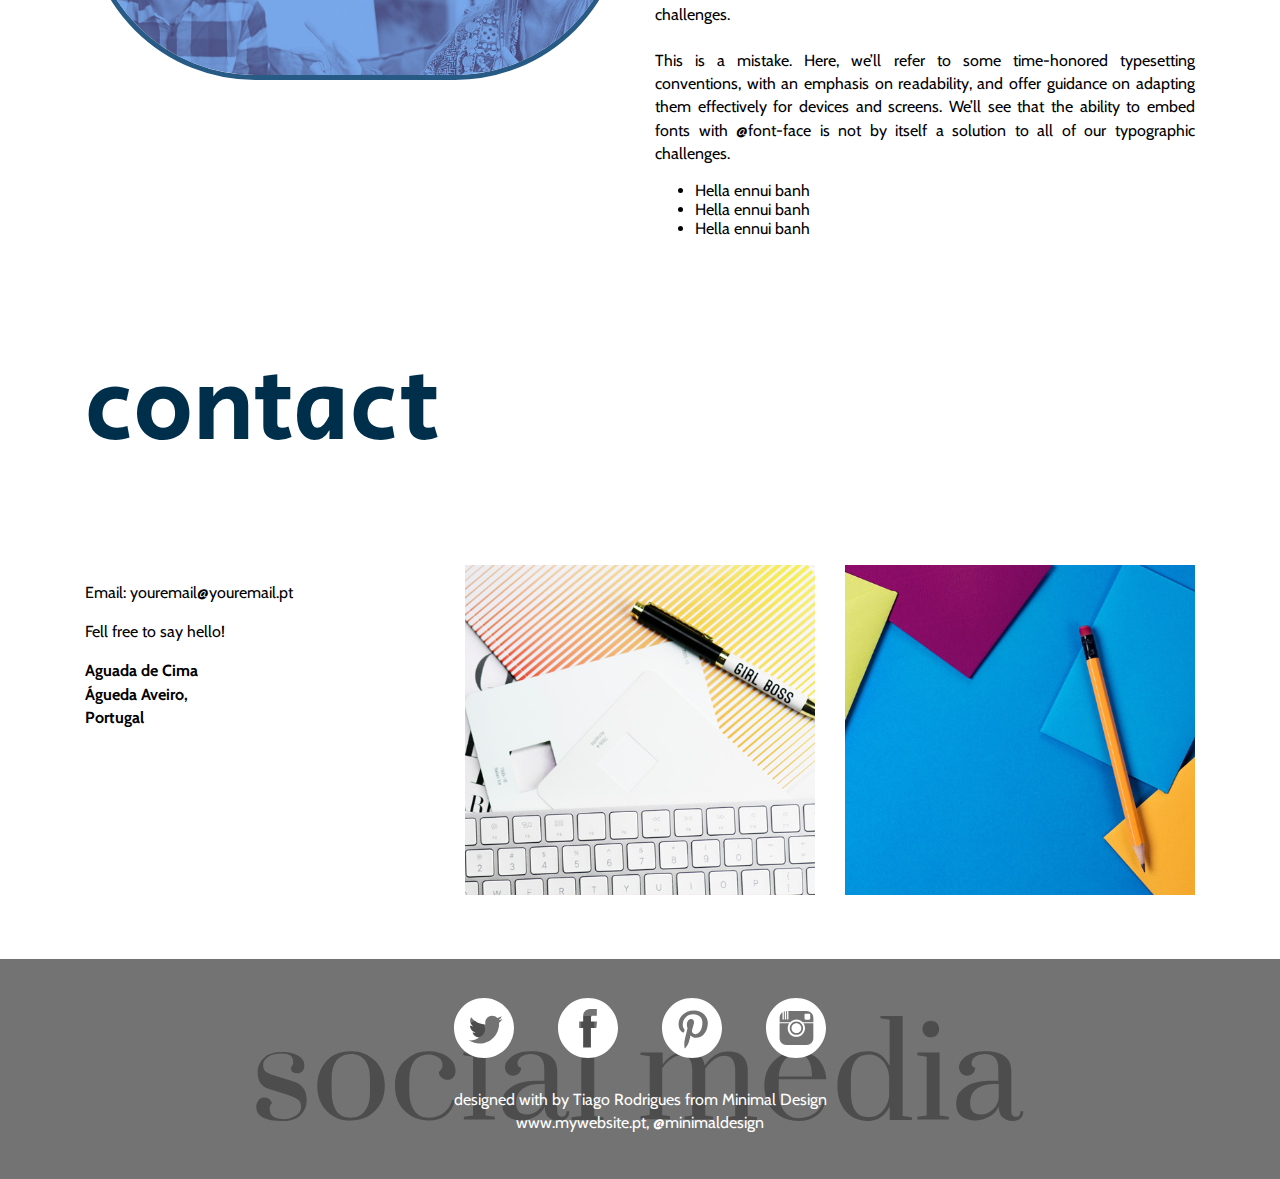
==== commit 1ebbd83a: "Update index.html" ====
--- a/index.html
+++ b/index.html
@@ -31,7 +31,7 @@
       <!-- right column -->
       <section class="col right-col">
         <div class="top-container">
-          <!--<h1>hello !</h1>-->
+          <h1>hello !</h1>
             <p>
               This is a mistake. Here, we’ll refer to some time-honored typesetting conventions, with an emphasis on readability, and offer guidance on adapting them effectively for devices and screens. We’ll see that the ability to embed fonts with @font-face is not by itself a solution to all of our typographic challenges.
             </p>
